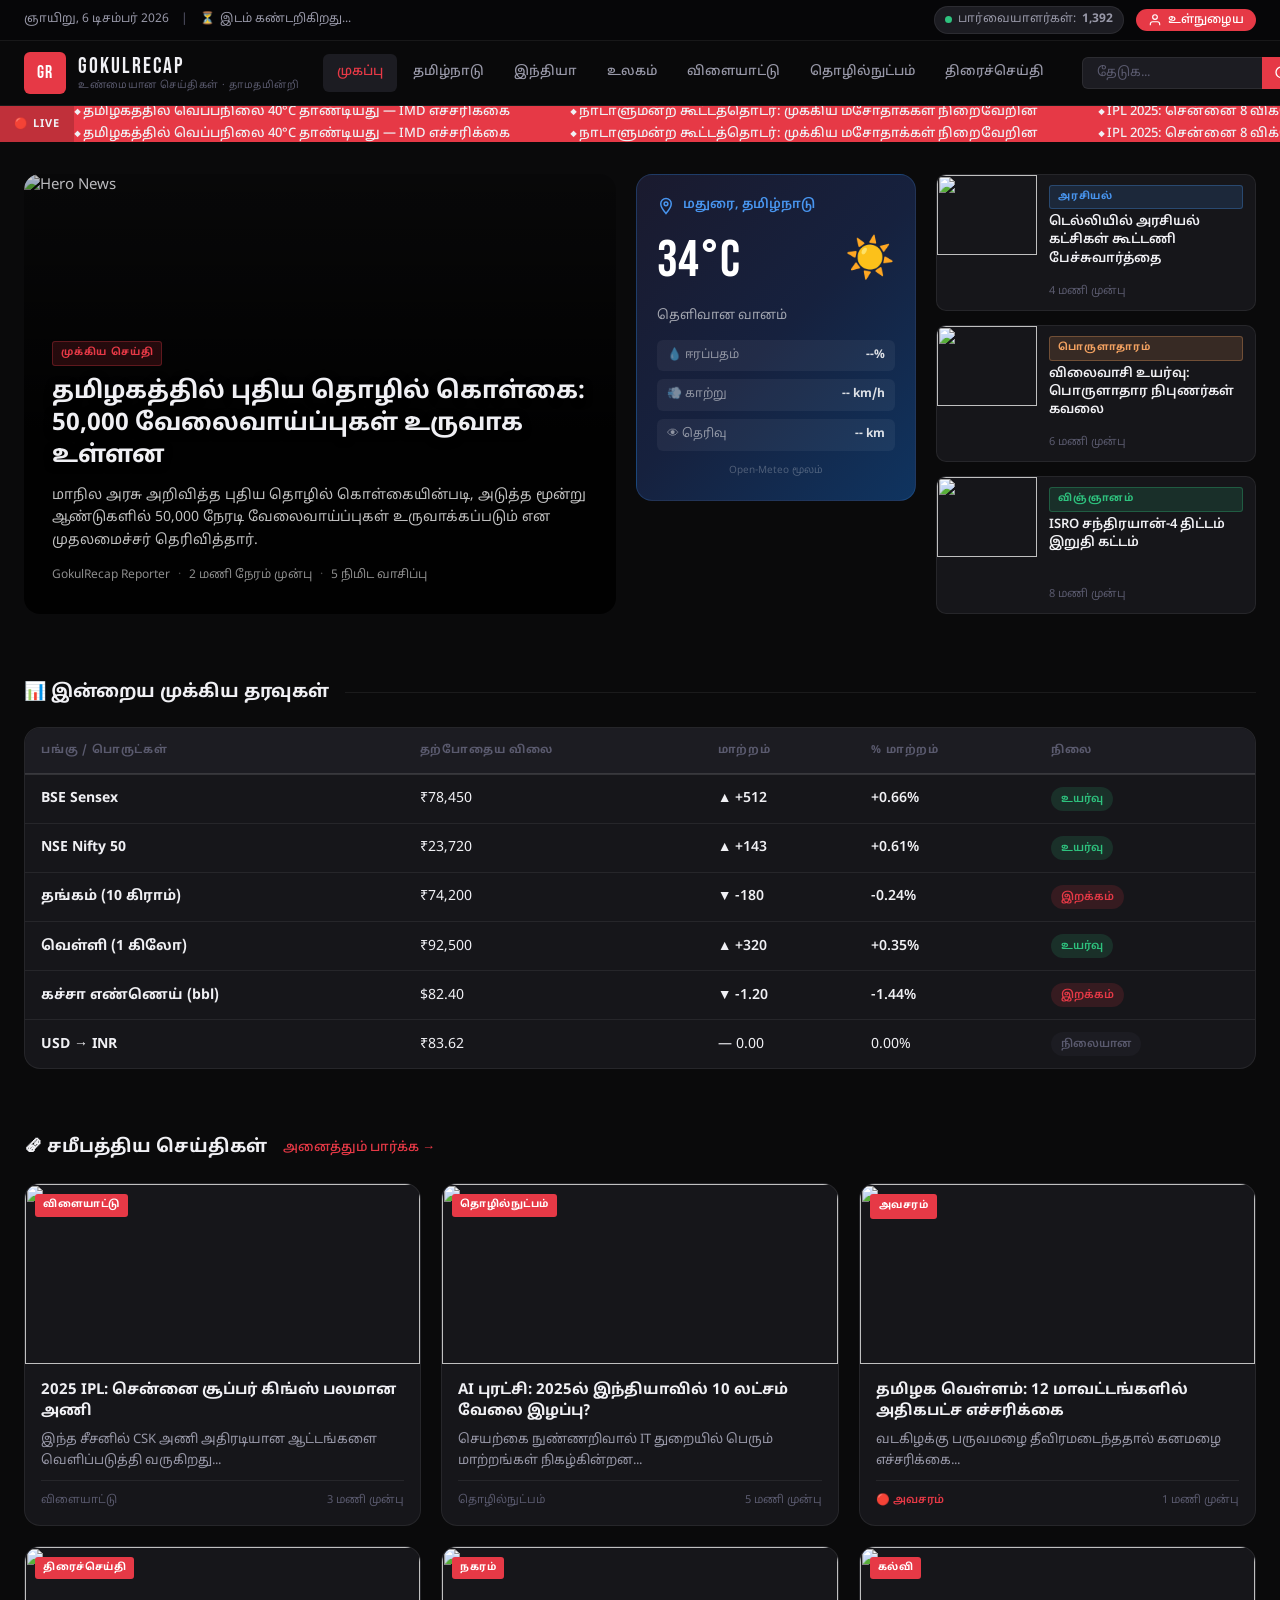
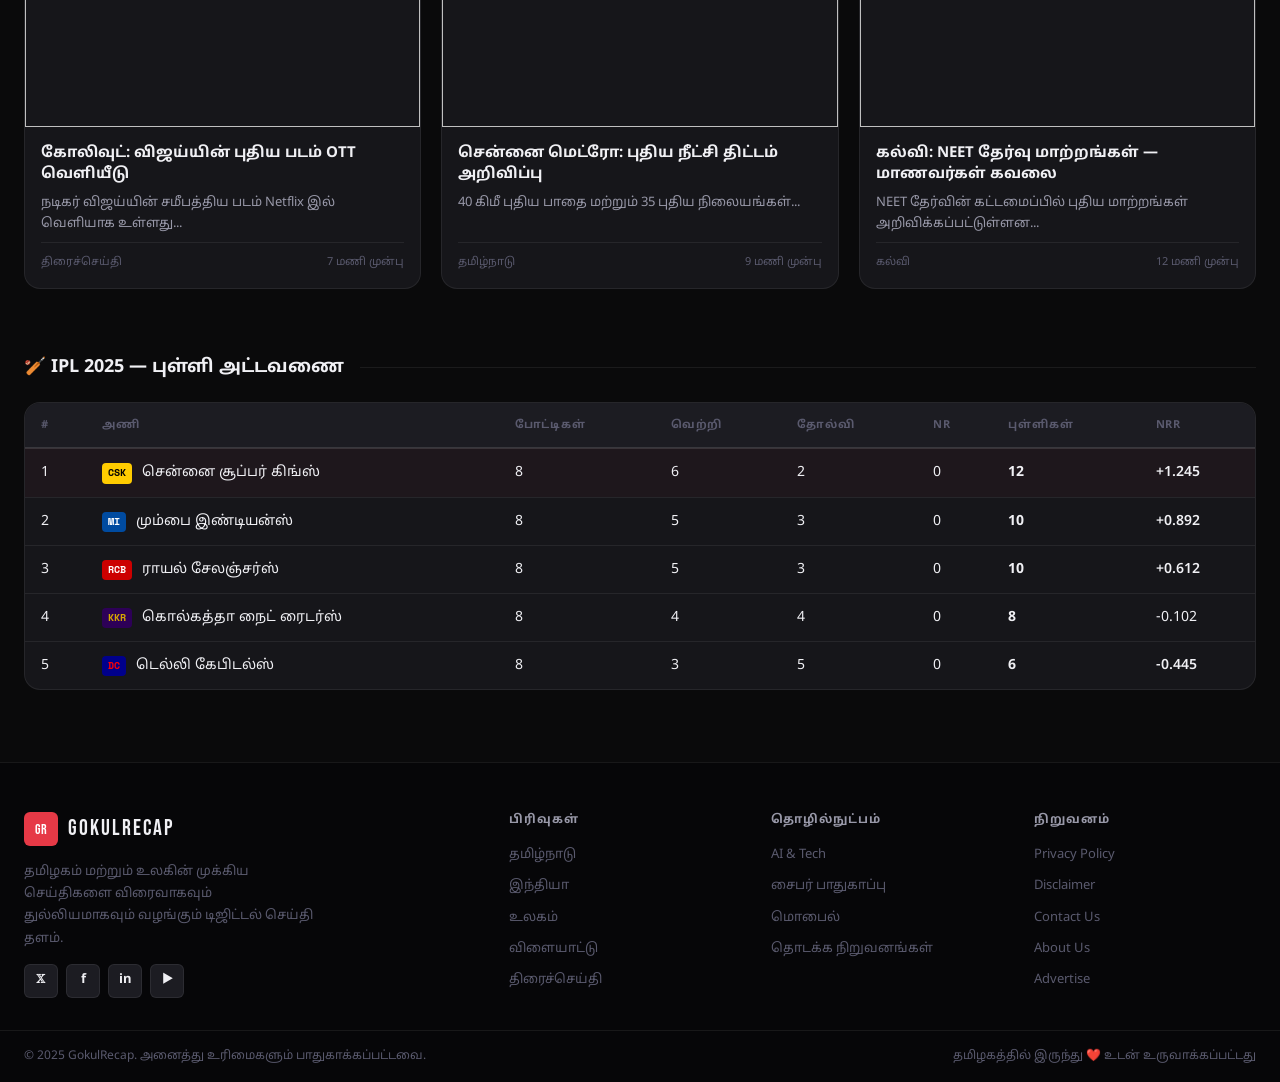
==== index.html @ 512a6849 "New Update" ====
<!DOCTYPE html>
<html lang="ta">
<head>
  <meta charset="UTF-8" />
  <meta name="viewport" content="width=device-width, initial-scale=1.0" />
  <title>GokulRecap — தமிழ் செய்திகள்</title>
  <link rel="stylesheet" href="style.css" />
  <link rel="preconnect" href="https://fonts.googleapis.com" />
  <link rel="preconnect" href="https://fonts.gstatic.com" crossorigin />
  <link href="https://fonts.googleapis.com/css2?family=Noto+Sans+Tamil:wght@300;400;500;600;700&family=Bebas+Neue&family=Space+Mono:wght@400;700&display=swap" rel="stylesheet" />
</head>
<body>

<!-- ========= TOP BAR ========= -->
<div class="topbar">
  <div class="topbar-left">
    <span class="topbar-date" id="topbarDate"></span>
    <span class="topbar-divider">|</span>
    <span class="topbar-weather" id="topbarWeather">
      <span class="weather-icon">⏳</span> இடம் கண்டறிகிறது...
    </span>
  </div>
  <div class="topbar-right">
    <span class="visitor-badge">
      <span class="visitor-dot"></span>
      பார்வையாளர்கள்: <strong id="visitorCount">0</strong>
    </span>
    <button class="btn-login" id="loginBtn" onclick="openLoginModal()">
      <svg width="14" height="14" viewBox="0 0 24 24" fill="none" stroke="currentColor" stroke-width="2"><path d="M20 21v-2a4 4 0 0 0-4-4H8a4 4 0 0 0-4 4v2"/><circle cx="12" cy="7" r="4"/></svg>
      உள்நுழைய
    </button>
    <div class="user-info hidden" id="userInfo">
      <span class="user-avatar" id="userAvatar">G</span>
      <span id="userName">பயனர்</span>
      <button class="btn-logout" onclick="logout()">வெளியேறு</button>
    </div>
  </div>
</div>

<!-- ========= HEADER ========= -->
<header class="site-header">
  <div class="header-inner">
    <div class="logo-block">
      <div class="logo-icon">GR</div>
      <div class="logo-text">
        <span class="logo-main">GokulRecap</span>
        <span class="logo-tagline">உண்மையான செய்திகள் · தாமதமின்றி</span>
      </div>
    </div>
    <button class="hamburger" id="hamburger" onclick="toggleMenu()" aria-label="Menu">
      <span></span><span></span><span></span>
    </button>
    <nav class="main-nav" id="mainNav">
      <a href="#" class="nav-link active">முகப்பு</a>
      <a href="#" class="nav-link">தமிழ்நாடு</a>
      <a href="#" class="nav-link">இந்தியா</a>
      <a href="#" class="nav-link">உலகம்</a>
      <a href="#" class="nav-link">விளையாட்டு</a>
      <a href="#" class="nav-link">தொழில்நுட்பம்</a>
      <a href="#" class="nav-link">திரைச்செய்தி</a>
    </nav>
    <div class="header-search">
      <input type="text" placeholder="தேடுக..." class="search-input" />
      <button class="search-btn">
        <svg width="16" height="16" viewBox="0 0 24 24" fill="none" stroke="currentColor" stroke-width="2"><circle cx="11" cy="11" r="8"/><path d="m21 21-4.35-4.35"/></svg>
      </button>
    </div>
  </div>
</header>

<!-- ========= TICKER ========= -->
<div class="ticker-wrap">
  <div class="ticker-label">🔴 LIVE</div>
  <div class="ticker-track">
    <div class="ticker-inner" id="tickerInner">
      <span>தமிழகத்தில் வெப்பநிலை 40°C தாண்டியது — IMD எச்சரிக்கை</span>
      <span>நாடாளுமன்ற கூட்டத்தொடர்: முக்கிய மசோதாக்கள் நிறைவேறின</span>
      <span>IPL 2025: சென்னை 8 விக்கெட்டுகளால் வெற்றி</span>
      <span>பங்குச்சந்தை: Sensex 500 புள்ளிகள் உயர்வு</span>
      <span>AI தொழில்நுட்பம்: Google புதிய மாடல் அறிமுகம்</span>
      <span>திரைப்படம்: பிக் பட்ஜெட் படத்தின் ரிலீஸ் தேதி அறிவிப்பு</span>
    </div>
  </div>
</div>

<!-- ========= HERO SECTION ========= -->
<section class="hero-section">
  <div class="hero-grid">

    <!-- Main Hero Post -->
    <article class="hero-main">
      <div class="hero-img-wrap">
        <img src="https://images.unsplash.com/photo-1504711434969-e33886168f5c?w=900&q=80" alt="Hero News" class="hero-img" />
        <div class="hero-overlay"></div>
      </div>
      <div class="hero-content">
        <span class="tag tag-red">முக்கிய செய்தி</span>
        <h1 class="hero-title">தமிழகத்தில் புதிய தொழில் கொள்கை: 50,000 வேலைவாய்ப்புகள் உருவாக உள்ளன</h1>
        <p class="hero-excerpt">மாநில அரசு அறிவித்த புதிய தொழில் கொள்கையின்படி, அடுத்த மூன்று ஆண்டுகளில் 50,000 நேரடி வேலைவாய்ப்புகள் உருவாக்கப்படும் என முதலமைச்சர் தெரிவித்தார்.</p>
        <div class="hero-meta">
          <span class="meta-author">GokulRecap Reporter</span>
          <span class="meta-dot">·</span>
          <span class="meta-time">2 மணி நேரம் முன்பு</span>
          <span class="meta-dot">·</span>
          <span class="meta-read">5 நிமிட வாசிப்பு</span>
        </div>
      </div>
    </article>

    <!-- Weather Widget -->
    <div class="weather-widget" id="weatherWidget">
      <div class="weather-header">
        <svg width="18" height="18" viewBox="0 0 24 24" fill="none" stroke="currentColor" stroke-width="2"><path d="M12 2a7 7 0 0 1 7 7c0 5-7 13-7 13S5 14 5 9a7 7 0 0 1 7-7z"/><circle cx="12" cy="9" r="2.5"/></svg>
        <span id="weatherCity">இடம் கண்டறிகிறது...</span>
      </div>
      <div class="weather-main">
        <div class="weather-temp" id="weatherTemp">--°</div>
        <div class="weather-icon-big" id="weatherEmoji">⏳</div>
      </div>
      <div class="weather-desc" id="weatherDesc">தரவு பெறப்படுகிறது</div>
      <div class="weather-details" id="weatherDetails">
        <div class="weather-stat"><span>💧 ஈரப்பதம்</span><strong id="wHumidity">--%</strong></div>
        <div class="weather-stat"><span>💨 காற்று</span><strong id="wWind">-- km/h</strong></div>
        <div class="weather-stat"><span>👁 தெரிவு</span><strong id="wVis">-- km</strong></div>
      </div>
      <div class="weather-note">Open-Meteo மூலம்</div>
    </div>

    <!-- Side Stories -->
    <div class="hero-side">
      <article class="side-story" onclick="openArticleModal(this)" data-title="டெல்லியில் அரசியல் கட்சிகள் கூட்டணி பேச்சுவார்த்தை" data-content="நாடாளுமன்ற தேர்தல் நெருங்கும் நிலையில், பல்வேறு அரசியல் கட்சிகள் கூட்டணி அமைக்கும் பேச்சுவார்த்தையில் ஈடுபட்டுள்ளன. உத்தரப்பிரதேசம், பீகார் மாநிலங்களில் சீட் பங்கீடு குறித்த விவாதங்கள் தீவிரமடைந்துள்ளன.">
        <img src="https://images.unsplash.com/photo-1529107386315-e1a2ed48a620?w=400&q=80" alt="" class="side-img" />
        <div class="side-content">
          <span class="tag tag-blue">அரசியல்</span>
          <h3>டெல்லியில் அரசியல் கட்சிகள் கூட்டணி பேச்சுவார்த்தை</h3>
          <span class="side-time">4 மணி முன்பு</span>
        </div>
      </article>
      <article class="side-story" onclick="openArticleModal(this)" data-title="விலைவாசி உயர்வு: பொருளாதார நிபுணர்கள் கவலை" data-content="கடந்த மாதத்தில் உணவுப் பொருட்களின் விலை 8% அதிகரித்துள்ளது. குறிப்பாக தக்காளி, வெங்காயம் மற்றும் உருளைக்கிழங்கு விலைகள் வரலாறு காணாத உயர்வை எட்டியுள்ளன.">
        <img src="https://images.unsplash.com/photo-1611974789855-9c2a0a7236a3?w=400&q=80" alt="" class="side-img" />
        <div class="side-content">
          <span class="tag tag-yellow">பொருளாதாரம்</span>
          <h3>விலைவாசி உயர்வு: பொருளாதார நிபுணர்கள் கவலை</h3>
          <span class="side-time">6 மணி முன்பு</span>
        </div>
      </article>
      <article class="side-story" onclick="openArticleModal(this)" data-title="ISRO சந்திரயான்-4 திட்டம் இறுதி கட்டம்" data-content="இந்திய விண்வெளி ஆராய்ச்சி நிறுவனம் (ISRO) சந்திரயான்-4 திட்டத்தை 2026ல் அறிமுகப்படுத்த திட்டமிட்டுள்ளது. இந்த முறை நிலா மண் மாதிரிகளை பூமிக்கு கொண்டு வருவது முக்கிய இலக்காக உள்ளது.">
        <img src="https://images.unsplash.com/photo-1446776811953-b23d57bd21aa?w=400&q=80" alt="" class="side-img" />
        <div class="side-content">
          <span class="tag tag-green">விஞ்ஞானம்</span>
          <h3>ISRO சந்திரயான்-4 திட்டம் இறுதி கட்டம்</h3>
          <span class="side-time">8 மணி முன்பு</span>
        </div>
      </article>
    </div>
  </div>
</section>

<!-- ========= STATS TABLE SECTION ========= -->
<section class="section-wrap">
  <div class="section-header">
    <h2 class="section-title">📊 இன்றைய முக்கிய தரவுகள்</h2>
    <span class="section-line"></span>
  </div>
  <div class="table-wrap">
    <table class="data-table">
      <thead>
        <tr>
          <th>பங்கு / பொருட்கள்</th>
          <th>தற்போதைய விலை</th>
          <th>மாற்றம்</th>
          <th>% மாற்றம்</th>
          <th>நிலை</th>
        </tr>
      </thead>
      <tbody>
        <tr>
          <td><strong>BSE Sensex</strong></td>
          <td>₹78,450</td>
          <td class="up">▲ +512</td>
          <td class="up">+0.66%</td>
          <td><span class="badge badge-up">உயர்வு</span></td>
        </tr>
        <tr>
          <td><strong>NSE Nifty 50</strong></td>
          <td>₹23,720</td>
          <td class="up">▲ +143</td>
          <td class="up">+0.61%</td>
          <td><span class="badge badge-up">உயர்வு</span></td>
        </tr>
        <tr>
          <td><strong>தங்கம் (10 கிராம்)</strong></td>
          <td>₹74,200</td>
          <td class="down">▼ -180</td>
          <td class="down">-0.24%</td>
          <td><span class="badge badge-down">இறக்கம்</span></td>
        </tr>
        <tr>
          <td><strong>வெள்ளி (1 கிலோ)</strong></td>
          <td>₹92,500</td>
          <td class="up">▲ +320</td>
          <td class="up">+0.35%</td>
          <td><span class="badge badge-up">உயர்வு</span></td>
        </tr>
        <tr>
          <td><strong>கச்சா எண்ணெய் (bbl)</strong></td>
          <td>$82.40</td>
          <td class="down">▼ -1.20</td>
          <td class="down">-1.44%</td>
          <td><span class="badge badge-down">இறக்கம்</span></td>
        </tr>
        <tr>
          <td><strong>USD → INR</strong></td>
          <td>₹83.62</td>
          <td class="neutral">— 0.00</td>
          <td class="neutral">0.00%</td>
          <td><span class="badge badge-neutral">நிலையான</span></td>
        </tr>
      </tbody>
    </table>
  </div>
</section>

<!-- ========= NEWS GRID ========= -->
<section class="section-wrap">
  <div class="section-header">
    <h2 class="section-title">🗞 சமீபத்திய செய்திகள்</h2>
    <a href="#" class="see-all">அனைத்தும் பார்க்க →</a>
  </div>
  <div class="news-grid" id="newsGrid">

    <article class="news-card" onclick="openArticleModal(this)"
      data-title="2025 IPL: சென்னை சூப்பர் கிங்ஸ் பலமான அணி"
      data-content="இந்த ஆண்டு IPL சீசனில் CSK அணி அதிரடியான ஆட்டங்களை வெளிப்படுத்தி வருகிறது. ரிஷப் பண்ட், கோஹ்லி ஆகியோரின் செயல்திறன் இந்தியன் ஃப்ரீமியர் லீக்கை மேலும் சுவாரஸ்யமாக்கியுள்ளது.
      
      இந்த சீசனில் CSK 8 போட்டிகளில் 6 வெற்றிகளை கைப்பற்றி அட்டவணையில் 2வது இடத்தில் உள்ளது.">
      <div class="card-img-wrap">
        <img src="https://images.unsplash.com/photo-1531415074968-036ba1b575da?w=500&q=80" alt="" />
        <span class="card-tag">விளையாட்டு</span>
      </div>
      <div class="card-body">
        <h3>2025 IPL: சென்னை சூப்பர் கிங்ஸ் பலமான அணி</h3>
        <p>இந்த சீசனில் CSK அணி அதிரடியான ஆட்டங்களை வெளிப்படுத்தி வருகிறது...</p>
        <div class="card-meta">
          <span>விளையாட்டு</span>
          <span>3 மணி முன்பு</span>
        </div>
      </div>
    </article>

    <article class="news-card" onclick="openArticleModal(this)"
      data-title="AI புரட்சி: 2025ல் இந்தியாவில் 10 லட்சம் வேலை இழப்பு?"
      data-content="செயற்கை நுண்ணறிவு (AI) தொழில்நுட்பத்தால் IT துறையில் பெரும் மாற்றங்கள் நிகழ்கின்றன. நிபுணர்கள் கூற்றுப்படி, 2025 இறுதிக்குள் சுமார் 10 லட்சம் IT பணியிடங்கள் AI ஆல் மாற்றப்படலாம்.

      இருப்பினும், AI புதிய வேலைவாய்ப்புகளையும் உருவாக்கும் என நிபுணர்கள் தெரிவிக்கின்றனர்.">
      <div class="card-img-wrap">
        <img src="https://images.unsplash.com/photo-1677442135703-1787eea5ce01?w=500&q=80" alt="" />
        <span class="card-tag">தொழில்நுட்பம்</span>
      </div>
      <div class="card-body">
        <h3>AI புரட்சி: 2025ல் இந்தியாவில் 10 லட்சம் வேலை இழப்பு?</h3>
        <p>செயற்கை நுண்ணறிவால் IT துறையில் பெரும் மாற்றங்கள் நிகழ்கின்றன...</p>
        <div class="card-meta">
          <span>தொழில்நுட்பம்</span>
          <span>5 மணி முன்பு</span>
        </div>
      </div>
    </article>

    <article class="news-card" onclick="openArticleModal(this)"
      data-title="தமிழக வெள்ளம்: 12 மாவட்டங்களில் அதிகபட்ச எச்சரிக்கை"
      data-content="வடகிழக்கு பருவமழை தீவிரமடைந்ததால் தமிழகத்தில் 12 மாவட்டங்களில் ரெட் அலர்ட் பிறப்பிக்கப்பட்டுள்ளது. சென்னை, குடலூர், கோவை உட்பட பல இடங்களில் கனமழை பெய்கிறது.">
      <div class="card-img-wrap">
        <img src="https://images.unsplash.com/photo-1559827260-dc66d52bef19?w=500&q=80" alt="" />
        <span class="card-tag tag-red">அவசரம்</span>
      </div>
      <div class="card-body">
        <h3>தமிழக வெள்ளம்: 12 மாவட்டங்களில் அதிகபட்ச எச்சரிக்கை</h3>
        <p>வடகிழக்கு பருவமழை தீவிரமடைந்ததால் கனமழை எச்சரிக்கை...</p>
        <div class="card-meta">
          <span class="urgent">🔴 அவசரம்</span>
          <span>1 மணி முன்பு</span>
        </div>
      </div>
    </article>

    <article class="news-card" onclick="openArticleModal(this)"
      data-title="கோலிவுட்: விஜய்யின் புதிய படம் OTT வெளியீடு"
      data-content="நடிகர் விஜய்யின் சமீபத்திய படம் Netflix இல் வெளியாக உள்ளது. படம் தியேட்டரில் 100 கோடி வசூல் செய்த பிறகு, இப்போது OTT உரிமை பெரும் தொகைக்கு விற்கப்பட்டுள்ளது.">
      <div class="card-img-wrap">
        <img src="https://images.unsplash.com/photo-1536440136628-849c177e76a1?w=500&q=80" alt="" />
        <span class="card-tag">திரைச்செய்தி</span>
      </div>
      <div class="card-body">
        <h3>கோலிவுட்: விஜய்யின் புதிய படம் OTT வெளியீடு</h3>
        <p>நடிகர் விஜய்யின் சமீபத்திய படம் Netflix இல் வெளியாக உள்ளது...</p>
        <div class="card-meta">
          <span>திரைச்செய்தி</span>
          <span>7 மணி முன்பு</span>
        </div>
      </div>
    </article>

    <article class="news-card" onclick="openArticleModal(this)"
      data-title="சென்னை மெட்ரோ: புதிய நீட்சி திட்டம் அறிவிப்பு"
      data-content="சென்னை மெட்ரோ ரயில் கார்ப்பரேஷன் புதிய நீட்சி திட்டத்தை அறிவித்துள்ளது. இந்தத் திட்டத்தில் 40 கிமீ புதிய பாதை மற்றும் 35 புதிய நிலையங்கள் உள்ளன.">
      <div class="card-img-wrap">
        <img src="https://images.unsplash.com/photo-1544620347-c4fd4a3d5957?w=500&q=80" alt="" />
        <span class="card-tag">நகரம்</span>
      </div>
      <div class="card-body">
        <h3>சென்னை மெட்ரோ: புதிய நீட்சி திட்டம் அறிவிப்பு</h3>
        <p>40 கிமீ புதிய பாதை மற்றும் 35 புதிய நிலையங்கள்...</p>
        <div class="card-meta">
          <span>தமிழ்நாடு</span>
          <span>9 மணி முன்பு</span>
        </div>
      </div>
    </article>

    <article class="news-card" onclick="openArticleModal(this)"
      data-title="கல்வி: NEET தேர்வு மாற்றங்கள் — மாணவர்கள் கவலை"
      data-content="NEET தேர்வின் கட்டமைப்பில் புதிய மாற்றங்கள் அறிவிக்கப்பட்டுள்ளன. கேள்விகளின் எண்ணிக்கை மற்றும் மதிப்பெண் முறை மாற்றப்படும் என்று NMC தெரிவித்துள்ளது.">
      <div class="card-img-wrap">
        <img src="https://images.unsplash.com/photo-1546410531-bb4caa6b424d?w=500&q=80" alt="" />
        <span class="card-tag">கல்வி</span>
      </div>
      <div class="card-body">
        <h3>கல்வி: NEET தேர்வு மாற்றங்கள் — மாணவர்கள் கவலை</h3>
        <p>NEET தேர்வின் கட்டமைப்பில் புதிய மாற்றங்கள் அறிவிக்கப்பட்டுள்ளன...</p>
        <div class="card-meta">
          <span>கல்வி</span>
          <span>12 மணி முன்பு</span>
        </div>
      </div>
    </article>

  </div>
</section>

<!-- ========= SPORTS TABLE ========= -->
<section class="section-wrap">
  <div class="section-header">
    <h2 class="section-title">🏏 IPL 2025 — புள்ளி அட்டவணை</h2>
    <span class="section-line"></span>
  </div>
  <div class="table-wrap">
    <table class="data-table sports-table">
      <thead>
        <tr>
          <th>#</th>
          <th>அணி</th>
          <th>போட்டிகள்</th>
          <th>வெற்றி</th>
          <th>தோல்வி</th>
          <th>NR</th>
          <th>புள்ளிகள்</th>
          <th>NRR</th>
        </tr>
      </thead>
      <tbody>
        <tr class="highlight-row">
          <td>1</td>
          <td><span class="team-badge csk">CSK</span> சென்னை சூப்பர் கிங்ஸ்</td>
          <td>8</td><td>6</td><td>2</td><td>0</td>
          <td><strong>12</strong></td><td class="up">+1.245</td>
        </tr>
        <tr>
          <td>2</td>
          <td><span class="team-badge mi">MI</span> மும்பை இண்டியன்ஸ்</td>
          <td>8</td><td>5</td><td>3</td><td>0</td>
          <td><strong>10</strong></td><td class="up">+0.892</td>
        </tr>
        <tr>
          <td>3</td>
          <td><span class="team-badge rcb">RCB</span> ராயல் சேலஞ்சர்ஸ்</td>
          <td>8</td><td>5</td><td>3</td><td>0</td>
          <td><strong>10</strong></td><td class="up">+0.612</td>
        </tr>
        <tr>
          <td>4</td>
          <td><span class="team-badge kkr">KKR</span> கொல்கத்தா நைட் ரைடர்ஸ்</td>
          <td>8</td><td>4</td><td>4</td><td>0</td>
          <td><strong>8</strong></td><td class="neutral">-0.102</td>
        </tr>
        <tr>
          <td>5</td>
          <td><span class="team-badge dc">DC</span> டெல்லி கேபிடல்ஸ்</td>
          <td>8</td><td>3</td><td>5</td><td>0</td>
          <td><strong>6</strong></td><td class="down">-0.445</td>
        </tr>
      </tbody>
    </table>
  </div>
</section>

<!-- ========= MODAL: ARTICLE ========= -->
<div class="modal-overlay" id="articleModal" onclick="closeModal('articleModal')">
  <div class="modal-box" onclick="event.stopPropagation()">
    <button class="modal-close" onclick="closeModal('articleModal')">✕</button>
    <div class="modal-body">
      <span class="tag tag-blue" style="margin-bottom:12px;display:inline-block;">GokulRecap</span>
      <h2 id="modalTitle"></h2>
      <div class="modal-meta">
        <span>GokulRecap Reporter</span> · <span id="modalTime"></span>
      </div>
      <div class="modal-content" id="modalContent"></div>
    </div>
  </div>
</div>

<!-- ========= MODAL: LOGIN ========= -->
<div class="modal-overlay" id="loginModal" onclick="closeModal('loginModal')">
  <div class="modal-box login-box" onclick="event.stopPropagation()">
    <button class="modal-close" onclick="closeModal('loginModal')">✕</button>
    <div class="login-header">
      <div class="logo-icon small">GR</div>
      <h2>உள்நுழைய</h2>
      <p>GokulRecap இல் வரவேற்கிறோம்</p>
    </div>
    <div class="login-form">
      <div class="form-group">
        <label>பயனர் பெயர் / மின்னஞ்சல்</label>
        <input type="text" id="loginUser" placeholder="உங்கள் பெயரை உள்ளிடுக" class="form-input" />
      </div>
      <div class="form-group">
        <label>கடவுச்சொல்</label>
        <input type="password" id="loginPass" placeholder="••••••••" class="form-input" />
      </div>
      <button class="btn-primary" onclick="doLogin()">உள்நுழைக →</button>
      <p class="login-note">Demo: எந்த பெயரும் கடவுச்சொல்லும் பயன்படுத்தலாம்</p>
    </div>
  </div>
</div>

<!-- ========= FOOTER ========= -->
<footer class="site-footer">
  <div class="footer-inner">
    <div class="footer-brand">
      <div class="footer-logo">
        <div class="logo-icon small">GR</div>
        <span class="logo-main">GokulRecap</span>
      </div>
      <p class="footer-desc">தமிழகம் மற்றும் உலகின் முக்கிய செய்திகளை விரைவாகவும் துல்லியமாகவும் வழங்கும் டிஜிட்டல் செய்தி தளம்.</p>
      <div class="social-links">
        <a href="#" class="social-btn">𝕏</a>
        <a href="#" class="social-btn">f</a>
        <a href="#" class="social-btn">in</a>
        <a href="#" class="social-btn">▶</a>
      </div>
    </div>
    <div class="footer-col">
      <h4>பிரிவுகள்</h4>
      <a href="#">தமிழ்நாடு</a>
      <a href="#">இந்தியா</a>
      <a href="#">உலகம்</a>
      <a href="#">விளையாட்டு</a>
      <a href="#">திரைச்செய்தி</a>
    </div>
    <div class="footer-col">
      <h4>தொழில்நுட்பம்</h4>
      <a href="#">AI & Tech</a>
      <a href="#">சைபர் பாதுகாப்பு</a>
      <a href="#">மொபைல்</a>
      <a href="#">தொடக்க நிறுவனங்கள்</a>
    </div>
    <div class="footer-col">
      <h4>நிறுவனம்</h4>
      <a href="privacy.html">Privacy Policy</a>
      <a href="disclaimer.html">Disclaimer</a>
      <a href="contact.html">Contact Us</a>
      <a href="#">About Us</a>
      <a href="#">Advertise</a>
    </div>
  </div>
  <div class="footer-bottom">
    <span>© 2025 GokulRecap. அனைத்து உரிமைகளும் பாதுகாக்கப்பட்டவை.</span>
    <span>தமிழகத்தில் இருந்து ❤️ உடன் உருவாக்கப்பட்டது</span>
  </div>
</footer>

<script src="app.js"></script>
</body>
</html>
---- style.css ----
/* ========================
   GOKULRECAP — DARK THEME
   Premium News Portal CSS
   ======================== */

:root {
  --bg-primary: #0a0a0b;
  --bg-secondary: #111114;
  --bg-card: #16161a;
  --bg-card-hover: #1e1e24;
  --bg-surface: #1c1c22;
  --border: rgba(255,255,255,0.07);
  --border-accent: rgba(255,255,255,0.12);

  --text-primary: #f0f0f4;
  --text-secondary: #9898a8;
  --text-muted: #5a5a6e;
  --text-link: #e63946;

  --accent-red: #e63946;
  --accent-red-dim: rgba(230, 57, 70, 0.15);
  --accent-blue: #4895ef;
  --accent-blue-dim: rgba(72, 149, 239, 0.15);
  --accent-yellow: #f4a261;
  --accent-yellow-dim: rgba(244, 162, 97, 0.15);
  --accent-green: #2ec27e;
  --accent-green-dim: rgba(46, 194, 126, 0.15);

  --font-heading: 'Bebas Neue', 'Noto Sans Tamil', sans-serif;
  --font-body: 'Noto Sans Tamil', 'Segoe UI', sans-serif;
  --font-mono: 'Space Mono', monospace;

  --radius-sm: 6px;
  --radius-md: 10px;
  --radius-lg: 16px;

  --transition: 0.2s cubic-bezier(0.4,0,0.2,1);
  --shadow-card: 0 4px 24px rgba(0,0,0,0.4);
  --shadow-modal: 0 20px 60px rgba(0,0,0,0.7);
}

*, *::before, *::after { box-sizing: border-box; margin: 0; padding: 0; }

html { scroll-behavior: smooth; }

body {
  background: var(--bg-primary);
  color: var(--text-primary);
  font-family: var(--font-body);
  font-size: 15px;
  line-height: 1.65;
  min-height: 100vh;
  overflow-x: hidden;
}

a { color: inherit; text-decoration: none; transition: color var(--transition); }
a:hover { color: var(--accent-red); }
img { display: block; width: 100%; object-fit: cover; }
button { cursor: pointer; border: none; outline: none; font-family: var(--font-body); }

/* ==================
   SCROLLBAR
================== */
::-webkit-scrollbar { width: 6px; }
::-webkit-scrollbar-track { background: var(--bg-secondary); }
::-webkit-scrollbar-thumb { background: #333; border-radius: 3px; }

/* ==================
   TOP BAR
================== */
.topbar {
  background: #060608;
  border-bottom: 1px solid var(--border);
  padding: 6px 24px;
  display: flex;
  align-items: center;
  justify-content: space-between;
  gap: 12px;
  font-size: 12px;
  color: var(--text-secondary);
  position: sticky;
  top: 0;
  z-index: 100;
}
.topbar-left, .topbar-right { display: flex; align-items: center; gap: 12px; flex-wrap: wrap; }
.topbar-divider { color: var(--text-muted); }
.topbar-weather { display: flex; align-items: center; gap: 5px; }

.visitor-badge {
  display: flex; align-items: center; gap: 6px;
  background: var(--bg-surface);
  padding: 3px 10px;
  border-radius: 20px;
  border: 1px solid var(--border);
}
.visitor-dot {
  width: 7px; height: 7px;
  background: var(--accent-green);
  border-radius: 50%;
  animation: pulse 2s infinite;
}
@keyframes pulse {
  0%, 100% { opacity: 1; transform: scale(1); }
  50% { opacity: 0.6; transform: scale(0.85); }
}

.btn-login {
  display: flex; align-items: center; gap: 6px;
  background: var(--accent-red);
  color: #fff;
  font-size: 12px;
  padding: 4px 12px;
  border-radius: 20px;
  font-weight: 500;
  transition: background var(--transition);
}
.btn-login:hover { background: #c0303a; }
.btn-logout {
  background: transparent; color: var(--accent-red);
  font-size: 11px; padding: 2px 8px;
  border: 1px solid var(--accent-red);
  border-radius: 10px;
}
.user-info { display: flex; align-items: center; gap: 8px; }
.user-avatar {
  width: 24px; height: 24px;
  background: var(--accent-blue);
  border-radius: 50%;
  display: flex; align-items: center; justify-content: center;
  font-size: 11px; font-weight: 700;
}
.hidden { display: none !important; }

/* ==================
   HEADER
================== */
.site-header {
  background: rgba(10,10,11,0.96);
  backdrop-filter: blur(20px);
  -webkit-backdrop-filter: blur(20px);
  border-bottom: 1px solid var(--border);
  position: sticky;
  top: 33px;
  z-index: 99;
}
.header-inner {
  max-width: 1400px;
  margin: 0 auto;
  padding: 0 24px;
  height: 64px;
  display: flex;
  align-items: center;
  gap: 24px;
}

.logo-block { display: flex; align-items: center; gap: 12px; flex-shrink: 0; }
.logo-icon {
  width: 42px; height: 42px;
  background: var(--accent-red);
  color: #fff;
  font-family: var(--font-heading);
  font-size: 18px;
  letter-spacing: 1px;
  display: flex; align-items: center; justify-content: center;
  border-radius: var(--radius-sm);
  flex-shrink: 0;
}
.logo-icon.small { width: 34px; height: 34px; font-size: 14px; }
.logo-text { display: flex; flex-direction: column; line-height: 1.2; }
.logo-main { font-family: var(--font-heading); font-size: 22px; letter-spacing: 2px; color: var(--text-primary); }
.logo-tagline { font-size: 10px; color: var(--text-muted); letter-spacing: 0.5px; }

.main-nav { display: flex; align-items: center; gap: 2px; flex: 1; justify-content: center; }
.nav-link {
  padding: 8px 14px;
  font-size: 13px;
  color: var(--text-secondary);
  border-radius: var(--radius-sm);
  font-weight: 500;
  white-space: nowrap;
  transition: all var(--transition);
}
.nav-link:hover, .nav-link.active {
  color: var(--text-primary);
  background: var(--bg-surface);
}
.nav-link.active { color: var(--accent-red); }

.header-search { display: flex; align-items: center; gap: 0; }
.search-input {
  background: var(--bg-surface);
  border: 1px solid var(--border);
  border-right: none;
  color: var(--text-primary);
  padding: 7px 14px;
  font-size: 13px;
  border-radius: var(--radius-sm) 0 0 var(--radius-sm);
  width: 180px;
  font-family: var(--font-body);
  transition: border-color var(--transition);
}
.search-input::placeholder { color: var(--text-muted); }
.search-input:focus { border-color: var(--accent-red); outline: none; }
.search-btn {
  background: var(--accent-red);
  color: #fff;
  padding: 8px 12px;
  border-radius: 0 var(--radius-sm) var(--radius-sm) 0;
  display: flex; align-items: center;
}

.hamburger {
  display: none;
  flex-direction: column;
  gap: 5px;
  background: transparent;
  padding: 6px;
  margin-left: auto;
}
.hamburger span {
  display: block; width: 22px; height: 2px;
  background: var(--text-primary);
  border-radius: 2px;
  transition: all var(--transition);
}

/* ==================
   TICKER
================== */
.ticker-wrap {
  background: var(--accent-red);
  display: flex;
  align-items: center;
  overflow: hidden;
  height: 36px;
}
.ticker-label {
  background: #c0303a;
  padding: 0 14px;
  height: 100%;
  display: flex; align-items: center;
  font-size: 11px;
  font-weight: 700;
  letter-spacing: 1px;
  flex-shrink: 0;
}
.ticker-track { flex: 1; overflow: hidden; position: relative; }
.ticker-inner {
  display: flex; gap: 60px;
  white-space: nowrap;
  animation: ticker 30s linear infinite;
  font-size: 13px; font-weight: 500;
}
.ticker-inner span::before { content: '◆ '; font-size: 9px; }
@keyframes ticker {
  0% { transform: translateX(0); }
  100% { transform: translateX(-50%); }
}

/* ==================
   LAYOUT WRAPPER
================== */
.hero-section, .section-wrap {
  max-width: 1400px;
  margin: 0 auto;
  padding: 32px 24px;
}

/* ==================
   HERO SECTION
================== */
.hero-grid {
  display: grid;
  grid-template-columns: 1fr 280px 320px;
  grid-template-rows: auto auto;
  gap: 20px;
}
.hero-main {
  grid-column: 1;
  grid-row: 1 / 3;
  border-radius: var(--radius-lg);
  overflow: hidden;
  position: relative;
  min-height: 440px;
  cursor: pointer;
  transition: transform var(--transition);
}
.hero-main:hover { transform: scale(1.005); }
.hero-img-wrap { position: absolute; inset: 0; }
.hero-img { width: 100%; height: 100%; object-fit: cover; transition: transform 0.6s ease; }
.hero-main:hover .hero-img { transform: scale(1.04); }
.hero-overlay {
  position: absolute; inset: 0;
  background: linear-gradient(to top, rgba(0,0,0,0.92) 40%, rgba(0,0,0,0.2) 100%);
}
.hero-content {
  position: absolute; bottom: 0; left: 0; right: 0;
  padding: 28px;
}
.hero-title {
  font-size: 24px; font-weight: 700;
  line-height: 1.35;
  margin: 10px 0 12px;
  text-shadow: 0 2px 8px rgba(0,0,0,0.5);
}
.hero-excerpt { font-size: 14px; color: rgba(255,255,255,0.75); margin-bottom: 14px; line-height: 1.6; }
.hero-meta { display: flex; align-items: center; gap: 8px; font-size: 12px; color: rgba(255,255,255,0.55); flex-wrap: wrap; }
.meta-dot { color: rgba(255,255,255,0.3); }

/* ==================
   WEATHER WIDGET
================== */
.weather-widget {
  grid-column: 2;
  grid-row: 1;
  background: linear-gradient(135deg, #1a1a2e 0%, #16213e 50%, #0f3460 100%);
  border: 1px solid rgba(72,149,239,0.2);
  border-radius: var(--radius-lg);
  padding: 20px;
  display: flex; flex-direction: column; gap: 12px;
}
.weather-header { display: flex; align-items: center; gap: 8px; font-size: 13px; color: var(--accent-blue); font-weight: 600; }
.weather-main { display: flex; align-items: center; justify-content: space-between; }
.weather-temp { font-family: var(--font-heading); font-size: 52px; line-height: 1; color: #fff; }
.weather-icon-big { font-size: 40px; }
.weather-desc { font-size: 13px; color: rgba(255,255,255,0.6); text-transform: capitalize; }
.weather-details { display: flex; flex-direction: column; gap: 8px; }
.weather-stat {
  display: flex; justify-content: space-between;
  font-size: 12px; color: rgba(255,255,255,0.5);
  background: rgba(255,255,255,0.05);
  padding: 6px 10px; border-radius: 6px;
}
.weather-stat strong { color: rgba(255,255,255,0.85); }
.weather-note { font-size: 10px; color: rgba(255,255,255,0.25); text-align: center; }

/* ==================
   SIDE STORIES
================== */
.hero-side {
  grid-column: 3;
  grid-row: 1 / 3;
  display: flex; flex-direction: column; gap: 14px;
}
.side-story {
  background: var(--bg-card);
  border: 1px solid var(--border);
  border-radius: var(--radius-md);
  overflow: hidden;
  display: flex; gap: 0;
  cursor: pointer;
  transition: all var(--transition);
  flex: 1;
}
.side-story:hover { border-color: var(--border-accent); background: var(--bg-card-hover); transform: translateX(3px); }
.side-img { width: 100px; min-width: 100px; height: 80px; object-fit: cover; }
.side-content { padding: 10px 12px; display: flex; flex-direction: column; gap: 4px; }
.side-content h3 { font-size: 13px; font-weight: 600; line-height: 1.4; color: var(--text-primary); }
.side-time { font-size: 11px; color: var(--text-muted); margin-top: auto; }

/* ==================
   TAGS
================== */
.tag {
  display: inline-block;
  font-size: 10px;
  font-weight: 700;
  letter-spacing: 0.8px;
  text-transform: uppercase;
  padding: 3px 8px;
  border-radius: 3px;
}
.tag-red { background: var(--accent-red-dim); color: var(--accent-red); border: 1px solid rgba(230,57,70,0.3); }
.tag-blue { background: var(--accent-blue-dim); color: var(--accent-blue); border: 1px solid rgba(72,149,239,0.3); }
.tag-yellow { background: var(--accent-yellow-dim); color: var(--accent-yellow); border: 1px solid rgba(244,162,97,0.3); }
.tag-green { background: var(--accent-green-dim); color: var(--accent-green); border: 1px solid rgba(46,194,126,0.3); }

/* ==================
   SECTIONS
================== */
.section-header {
  display: flex; align-items: center; gap: 16px;
  margin-bottom: 20px;
}
.section-title { font-size: 18px; font-weight: 700; white-space: nowrap; }
.section-line { flex: 1; height: 1px; background: var(--border); }
.see-all { font-size: 13px; color: var(--accent-red); white-space: nowrap; font-weight: 500; }
.see-all:hover { color: #ff6b6b; }

/* ==================
   DATA TABLES
================== */
.table-wrap {
  overflow-x: auto;
  border-radius: var(--radius-lg);
  border: 1px solid var(--border);
  background: var(--bg-card);
}
.data-table {
  width: 100%;
  border-collapse: collapse;
  font-size: 14px;
}
.data-table thead tr {
  background: var(--bg-surface);
  border-bottom: 2px solid var(--border-accent);
}
.data-table th {
  padding: 13px 16px;
  text-align: left;
  font-size: 11px;
  font-weight: 700;
  color: var(--text-muted);
  letter-spacing: 0.8px;
  text-transform: uppercase;
  white-space: nowrap;
}
.data-table td {
  padding: 12px 16px;
  border-bottom: 1px solid var(--border);
  color: var(--text-primary);
  white-space: nowrap;
}
.data-table tbody tr:last-child td { border-bottom: none; }
.data-table tbody tr:hover td { background: var(--bg-card-hover); }
.highlight-row td { background: rgba(230,57,70,0.04); }
.up { color: var(--accent-green); font-weight: 600; }
.down { color: var(--accent-red); font-weight: 600; }
.neutral { color: var(--text-muted); }

.badge {
  display: inline-block;
  padding: 3px 10px;
  border-radius: 20px;
  font-size: 11px;
  font-weight: 600;
}
.badge-up { background: var(--accent-green-dim); color: var(--accent-green); }
.badge-down { background: var(--accent-red-dim); color: var(--accent-red); }
.badge-neutral { background: var(--bg-surface); color: var(--text-muted); }

.team-badge {
  display: inline-block;
  font-size: 10px; font-weight: 800;
  padding: 2px 6px; border-radius: 4px;
  margin-right: 6px; font-family: var(--font-mono);
}
.csk { background: #ffcc00; color: #000; }
.mi { background: #004ba0; color: #fff; }
.rcb { background: #c00; color: #fff; }
.kkr { background: #2d0057; color: #d6a800; }
.dc { background: #00008b; color: #ff0000; }

/* ==================
   NEWS GRID CARDS
================== */
.news-grid {
  display: grid;
  grid-template-columns: repeat(3, 1fr);
  gap: 20px;
}
.news-card {
  background: var(--bg-card);
  border: 1px solid var(--border);
  border-radius: var(--radius-lg);
  overflow: hidden;
  cursor: pointer;
  transition: all var(--transition);
  display: flex; flex-direction: column;
}
.news-card:hover {
  border-color: var(--border-accent);
  transform: translateY(-4px);
  box-shadow: var(--shadow-card);
}
.card-img-wrap { position: relative; height: 180px; overflow: hidden; }
.card-img-wrap img { height: 100%; transition: transform 0.5s ease; }
.news-card:hover .card-img-wrap img { transform: scale(1.06); }
.card-tag {
  position: absolute; top: 10px; left: 10px;
  background: var(--accent-red);
  color: #fff;
  font-size: 10px; font-weight: 700;
  padding: 3px 8px; border-radius: 3px;
  text-transform: uppercase; letter-spacing: 0.5px;
}
.card-body { padding: 16px; flex: 1; display: flex; flex-direction: column; gap: 8px; }
.card-body h3 { font-size: 15px; font-weight: 700; line-height: 1.4; color: var(--text-primary); }
.card-body p { font-size: 13px; color: var(--text-secondary); line-height: 1.6; flex: 1; }
.card-meta {
  display: flex; justify-content: space-between;
  font-size: 11px; color: var(--text-muted);
  padding-top: 10px;
  border-top: 1px solid var(--border);
  margin-top: auto;
}
.urgent { color: var(--accent-red); font-weight: 600; }

/* ==================
   MODALS
================== */
.modal-overlay {
  position: fixed; inset: 0; z-index: 999;
  background: rgba(0,0,0,0.75);
  backdrop-filter: blur(8px);
  display: flex; align-items: center; justify-content: center;
  padding: 20px;
  opacity: 0; pointer-events: none;
  transition: opacity 0.25s;
}
.modal-overlay.open { opacity: 1; pointer-events: all; }
.modal-box {
  background: var(--bg-card);
  border: 1px solid var(--border-accent);
  border-radius: var(--radius-lg);
  width: 100%; max-width: 640px;
  max-height: 85vh; overflow-y: auto;
  position: relative;
  box-shadow: var(--shadow-modal);
  transform: scale(0.95) translateY(20px);
  transition: transform 0.25s cubic-bezier(0.34, 1.56, 0.64, 1);
}
.modal-overlay.open .modal-box { transform: scale(1) translateY(0); }
.modal-body { padding: 32px; }
.modal-close {
  position: sticky; top: 16px; float: right;
  background: var(--bg-surface);
  color: var(--text-secondary);
  width: 32px; height: 32px;
  border-radius: 50%;
  font-size: 14px;
  display: flex; align-items: center; justify-content: center;
  transition: all var(--transition);
  z-index: 10;
  margin: 16px 16px 0 0;
}
.modal-close:hover { background: var(--accent-red); color: #fff; }
.modal-body h2 { font-size: 22px; font-weight: 800; line-height: 1.35; margin-bottom: 10px; }
.modal-meta { font-size: 12px; color: var(--text-muted); margin-bottom: 20px; }
.modal-content {
  font-size: 15px; color: var(--text-secondary);
  line-height: 1.8; white-space: pre-line;
}

/* Login Modal */
.login-box { max-width: 420px; }
.login-header { text-align: center; padding: 32px 32px 0; display: flex; flex-direction: column; align-items: center; gap: 10px; }
.login-header h2 { font-size: 24px; font-weight: 800; }
.login-header p { color: var(--text-secondary); font-size: 14px; }
.login-form { padding: 24px 32px 32px; display: flex; flex-direction: column; gap: 16px; }
.form-group { display: flex; flex-direction: column; gap: 6px; }
.form-group label { font-size: 12px; font-weight: 600; color: var(--text-secondary); text-transform: uppercase; letter-spacing: 0.5px; }
.form-input {
  background: var(--bg-surface);
  border: 1px solid var(--border-accent);
  color: var(--text-primary);
  padding: 10px 14px;
  border-radius: var(--radius-sm);
  font-size: 14px; font-family: var(--font-body);
  transition: border-color var(--transition);
}
.form-input:focus { border-color: var(--accent-red); outline: none; background: var(--bg-card-hover); }
.btn-primary {
  background: var(--accent-red);
  color: #fff; font-size: 15px; font-weight: 700;
  padding: 12px; border-radius: var(--radius-sm);
  transition: background var(--transition);
  font-family: var(--font-body);
}
.btn-primary:hover { background: #c0303a; }
.login-note { font-size: 12px; color: var(--text-muted); text-align: center; }

/* ==================
   FOOTER
================== */
.site-footer {
  background: #060608;
  border-top: 1px solid var(--border);
  margin-top: 40px;
}
.footer-inner {
  max-width: 1400px;
  margin: 0 auto;
  padding: 48px 24px 32px;
  display: grid;
  grid-template-columns: 2fr 1fr 1fr 1fr;
  gap: 40px;
}
.footer-brand { display: flex; flex-direction: column; gap: 14px; }
.footer-logo { display: flex; align-items: center; gap: 10px; }
.footer-desc { font-size: 13px; color: var(--text-muted); line-height: 1.7; max-width: 300px; }
.social-links { display: flex; gap: 8px; }
.social-btn {
  width: 34px; height: 34px;
  background: var(--bg-surface);
  border: 1px solid var(--border);
  border-radius: var(--radius-sm);
  display: flex; align-items: center; justify-content: center;
  font-size: 13px; font-weight: 700;
  transition: all var(--transition);
}
.social-btn:hover { background: var(--accent-red); border-color: var(--accent-red); color: #fff; }

.footer-col { display: flex; flex-direction: column; gap: 10px; }
.footer-col h4 { font-size: 12px; font-weight: 700; text-transform: uppercase; letter-spacing: 1px; color: var(--text-secondary); margin-bottom: 4px; }
.footer-col a { font-size: 13px; color: var(--text-muted); transition: color var(--transition); }
.footer-col a:hover { color: var(--accent-red); }

.footer-bottom {
  max-width: 1400px; margin: 0 auto;
  padding: 16px 24px;
  border-top: 1px solid var(--border);
  display: flex; justify-content: space-between; align-items: center;
  font-size: 12px; color: var(--text-muted);
  flex-wrap: wrap; gap: 8px;
}

/* ==================
   RESPONSIVE
================== */
@media (max-width: 1200px) {
  .hero-grid { grid-template-columns: 1fr 260px; grid-template-rows: auto auto auto; }
  .hero-main { grid-row: 1; }
  .weather-widget { grid-column: 2; grid-row: 1; }
  .hero-side { grid-column: 1 / 3; grid-row: 2; flex-direction: row; }
  .side-story { flex: 1; flex-direction: column; }
  .side-img { width: 100%; min-width: unset; height: 120px; }
  .news-grid { grid-template-columns: repeat(2, 1fr); }
  .footer-inner { grid-template-columns: 1fr 1fr; gap: 28px; }
}

@media (max-width: 900px) {
  .header-inner { gap: 12px; }
  .main-nav { display: none; position: absolute; top: 100%; left: 0; right: 0; background: var(--bg-primary); border-bottom: 1px solid var(--border); flex-direction: column; padding: 12px; gap: 4px; }
  .main-nav.open { display: flex; }
  .hamburger { display: flex; }
  .header-search { display: none; }
  .hero-grid { grid-template-columns: 1fr; }
  .hero-main { min-height: 360px; grid-row: auto; }
  .weather-widget { grid-column: 1; }
  .hero-side { grid-column: 1; flex-direction: column; }
  .side-story { flex-direction: row; }
  .side-img { width: 100px; min-width: 100px; height: 80px; }
}

@media (max-width: 640px) {
  .topbar { padding: 6px 12px; }
  .topbar-left .topbar-date { display: none; }
  .topbar-divider { display: none; }
  .hero-section, .section-wrap { padding: 20px 14px; }
  .hero-title { font-size: 18px; }
  .news-grid { grid-template-columns: 1fr; }
  .footer-inner { grid-template-columns: 1fr; gap: 24px; padding: 32px 14px 20px; }
  .footer-bottom { padding: 14px; flex-direction: column; text-align: center; }
  .hero-side { flex-direction: column; }
  .visitor-badge { display: none; }
  .data-table { font-size: 12px; }
  .data-table th, .data-table td { padding: 10px 10px; }
}
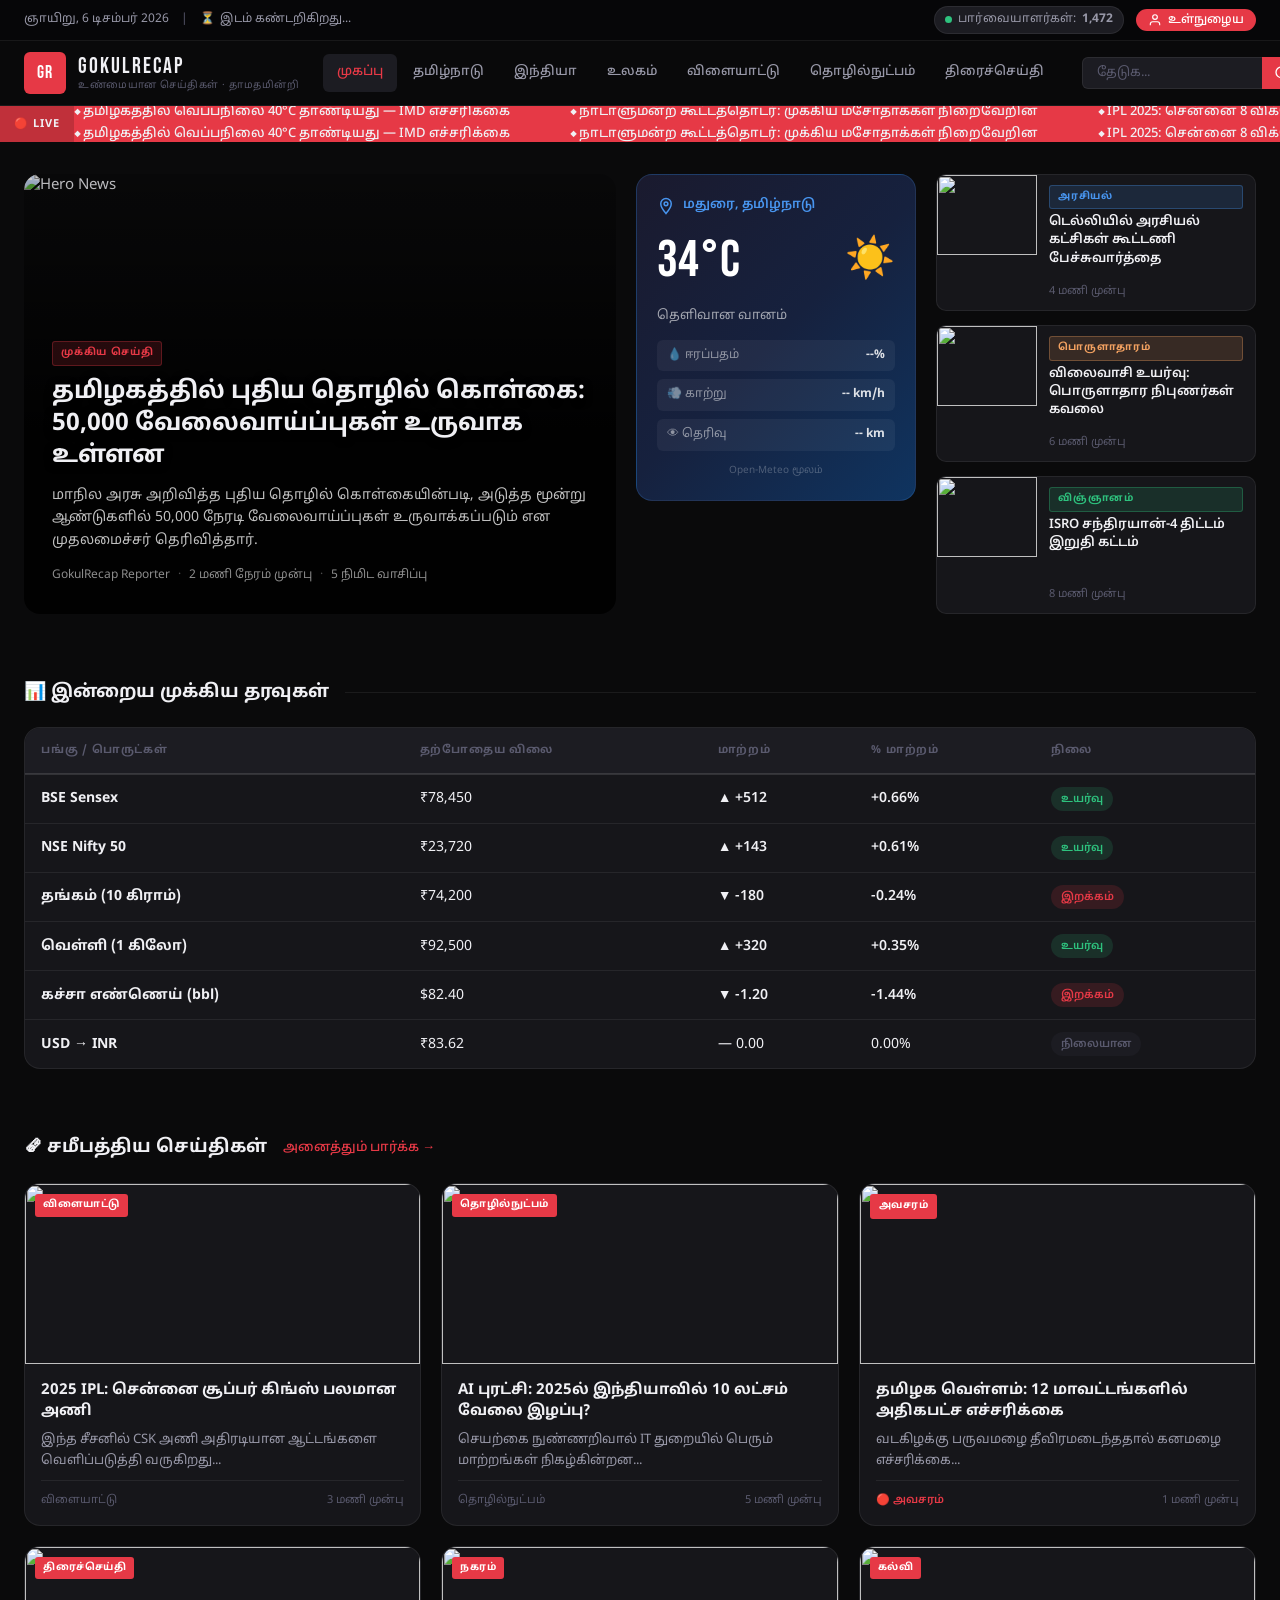
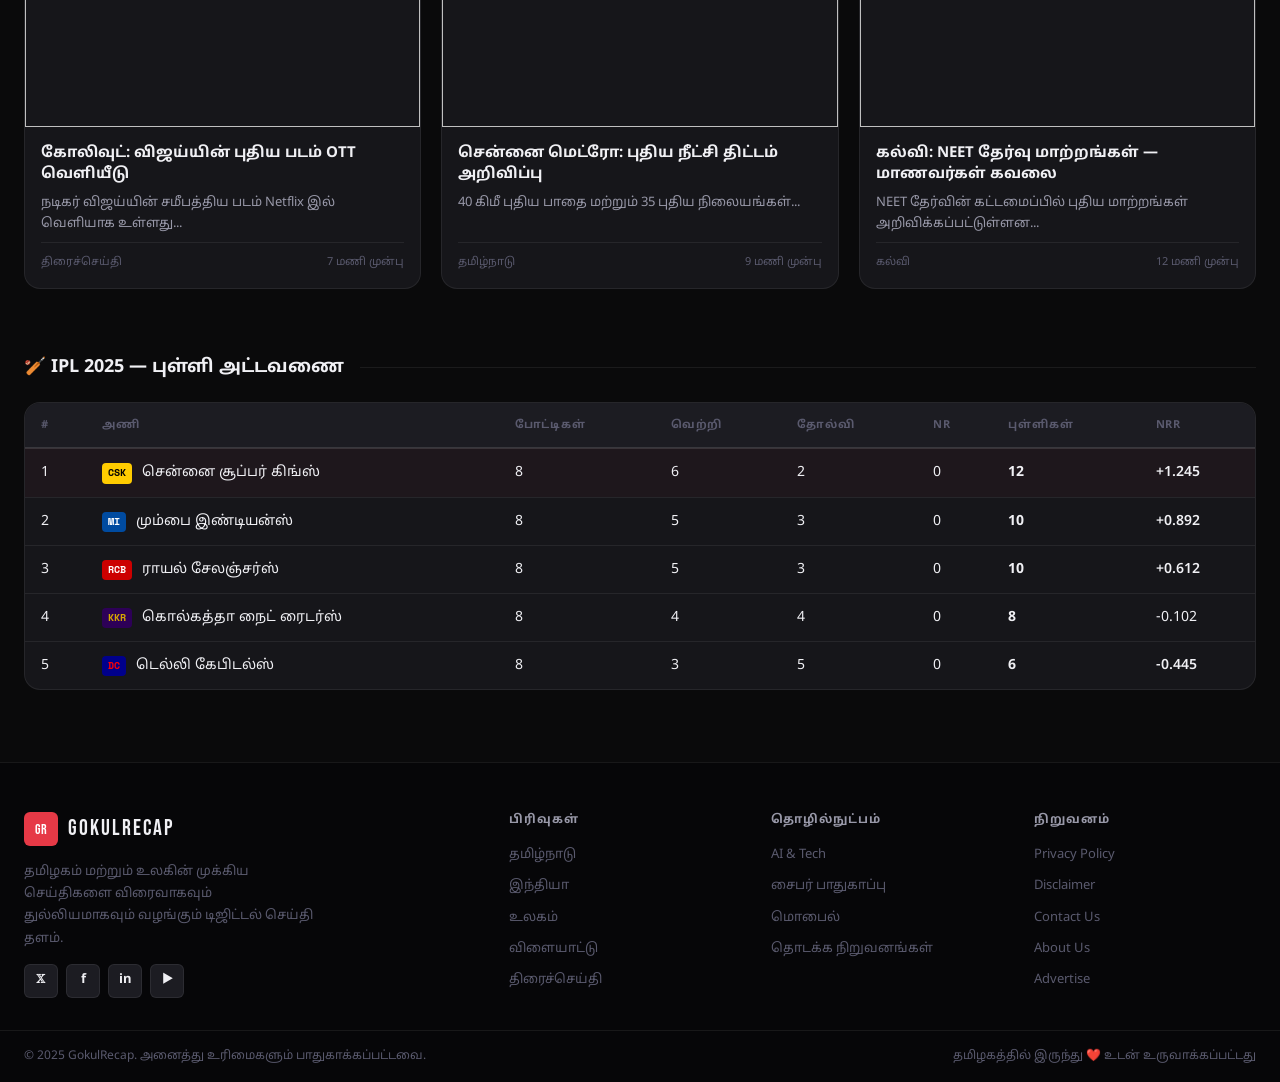
==== commit 46734cd9: "Update index.html" ====
--- a/index.html
+++ b/index.html
@@ -3,7 +3,7 @@
 <head>
   <meta charset="UTF-8" />
   <meta name="viewport" content="width=device-width, initial-scale=1.0" />
-  <title>GokulRecap — தமிழ் செய்திகள்</title>
+  <title>GokulRecap Articles</title>
   <link rel="stylesheet" href="style.css" />
   <link rel="preconnect" href="https://fonts.googleapis.com" />
   <link rel="preconnect" href="https://fonts.gstatic.com" crossorigin />
